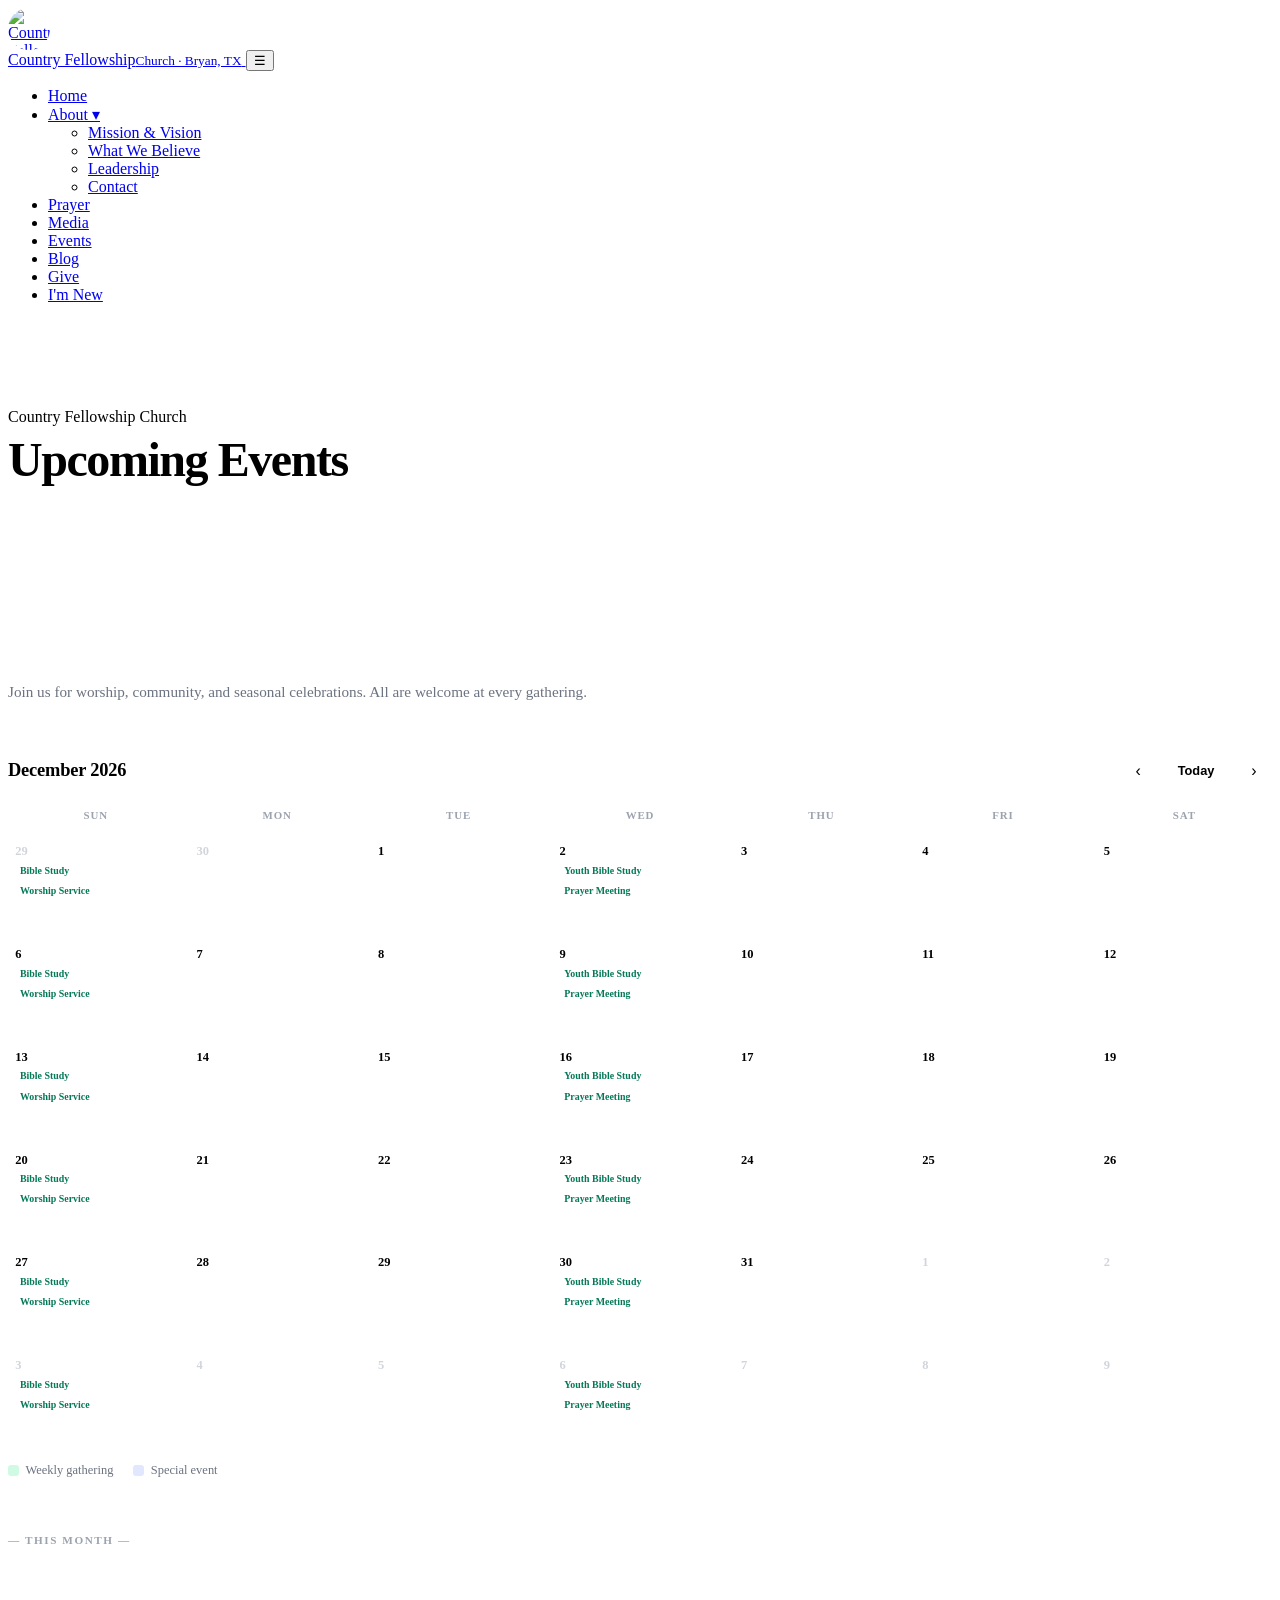
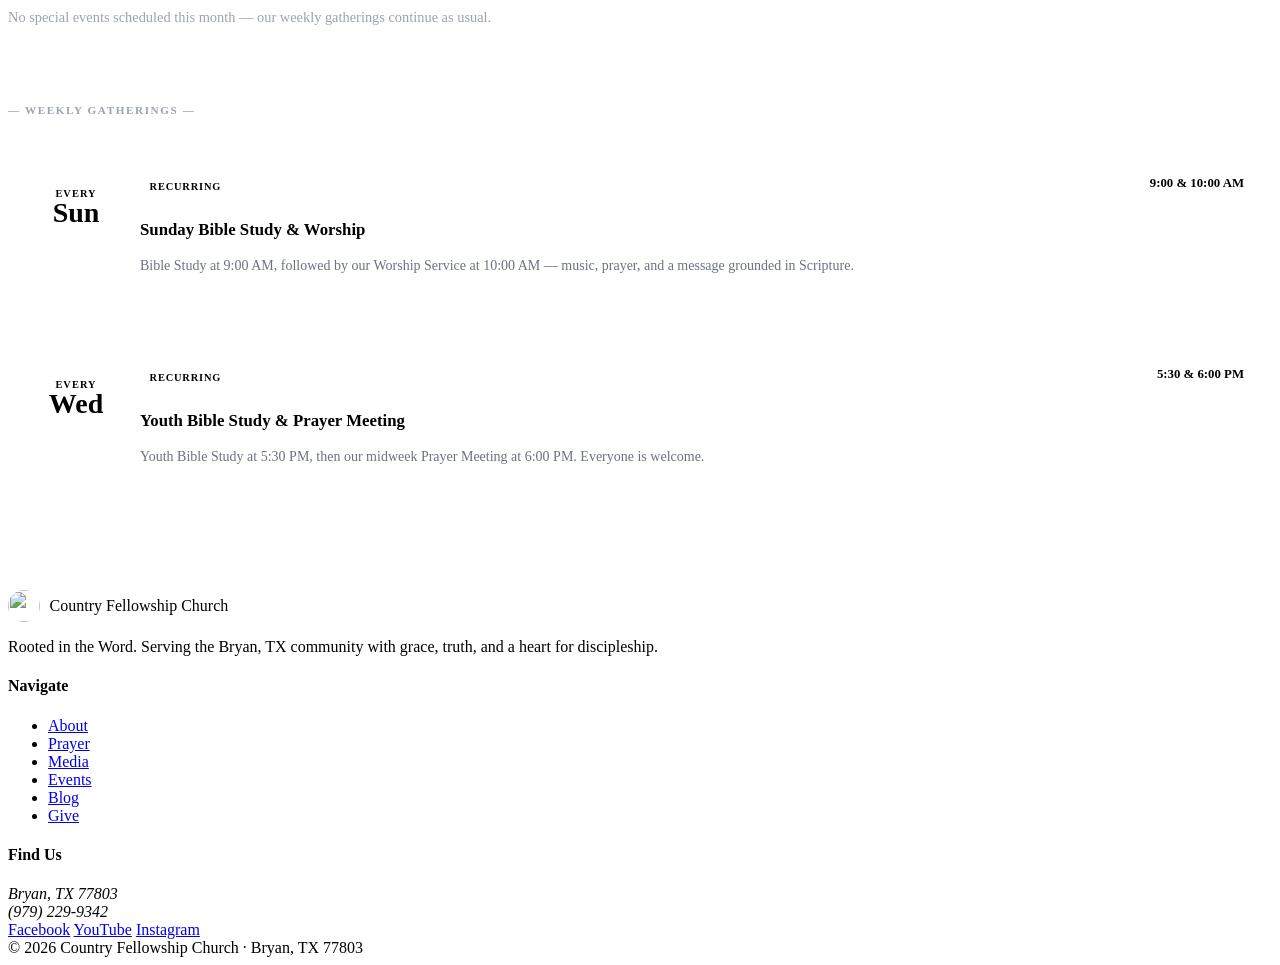
==== events.html @ b23d6daf "Move special events into events.json so they can be edited alone Adding an event meant finding an ar" ====
﻿<!DOCTYPE html>
<html lang="en">
<head>
  <meta charset="UTF-8">
  <meta name="viewport" content="width=device-width, initial-scale=1.0">
  <title>Events — Country Fellowship Church</title>
  <link rel="preconnect" href="https://fonts.googleapis.com">
  <link rel="preconnect" href="https://fonts.gstatic.com" crossorigin>
  <link href="https://fonts.googleapis.com/css2?family=Inter:wght@300;400;500;600;700&display=swap" rel="stylesheet">
  <link rel="stylesheet" href="style.css">
  <link rel="icon" href="favicon.ico" sizes="16x16 32x32">
  <style>
    .page-hero { padding: 5.5rem 0 3.5rem; background: var(--bg-light); border-bottom: 1px solid var(--border); }
    .page-hero h1 { font-size: clamp(2rem,4vw,3rem); font-weight: 700; letter-spacing: -.03em; color: var(--black); margin-top: .35rem; }
    .events-section { padding: 5rem 0; }
    .events-intro { max-width: 600px; color: #6b7280; line-height: 1.8; margin-bottom: 3rem; font-size: .95rem; }
    .event-list { display: flex; flex-direction: column; gap: 1.25rem; }
    .event-item {
      display: grid; grid-template-columns: 80px 1fr auto;
      gap: 1.5rem; align-items: start;
      background: #fff; border: 1px solid var(--border); border-radius: 12px; padding: 1.75rem;
      transition: border-color .2s, box-shadow .2s, transform .2s;
    }
    .event-item:hover { border-color: var(--accent); box-shadow: 0 6px 24px rgba(5,150,105,.1); transform: translateY(-2px); }
    .event-date-box { text-align: center; background: var(--accent-tint); border-radius: 8px; padding: .75rem .5rem; }
    .event-month { font-size: .65rem; font-weight: 700; text-transform: uppercase; letter-spacing: .1em; color: var(--accent); display: block; }
    .event-day { font-size: 1.75rem; font-weight: 700; color: var(--black); line-height: 1; }
    .event-info h3 { font-size: 1.05rem; font-weight: 700; color: var(--black); margin-bottom: .35rem; }
    .event-info p { font-size: .875rem; color: #6b7280; line-height: 1.65; }
    .event-time { font-size: .8rem; font-weight: 600; color: var(--accent); white-space: nowrap; }
    .recurring-badge {
      display: inline-block; font-size: .65rem; font-weight: 700; text-transform: uppercase; letter-spacing: .08em;
      background: var(--accent-tint); color: var(--accent); padding: .2rem .6rem; border-radius: 20px; margin-bottom: .5rem;
    }
    /* Calendar */
    .cal-wrap { margin: 2.5rem 0 3.5rem; }
    .cal-head { display: flex; align-items: center; justify-content: space-between; gap: 1rem; margin-bottom: 1.25rem; }
    .cal-month { font-size: 1.15rem; font-weight: 700; color: var(--black); letter-spacing: -.01em; }
    .cal-nav { display: flex; gap: .5rem; }
    .cal-nav button { width: 36px; height: 36px; border: 1px solid var(--border); background: #fff; border-radius: 8px; cursor: pointer; font-size: 1rem; color: var(--black); line-height: 1; transition: border-color .2s, background .2s; }
    .cal-nav button:hover { border-color: var(--accent); background: var(--accent-tint); }
    .cal-today-btn { width: auto !important; padding: 0 .85rem; font-size: .8rem !important; font-weight: 600; }
    .cal-grid { display: grid; grid-template-columns: repeat(7, 1fr); gap: 6px; }
    .cal-dow { text-align: center; font-size: .68rem; font-weight: 700; text-transform: uppercase; letter-spacing: .08em; color: #9ca3af; padding-bottom: .5rem; }
    .cal-day { position: relative; min-height: 84px; border: 1px solid var(--border); border-radius: 8px; background: #fff; padding: .4rem .45rem; text-align: left; font: inherit; cursor: default; overflow: hidden; }
    .cal-day.is-outside { background: var(--bg-light); border-color: transparent; }
    .cal-day.is-outside .cal-daynum { color: #d1d5db; }
    .cal-day.is-today { border-color: var(--accent); box-shadow: 0 0 0 1px var(--accent); }
    .cal-daynum { font-size: .78rem; font-weight: 600; color: var(--black); }
    .cal-day.is-today .cal-daynum { color: var(--accent); }
    .cal-ev { display: block; font-size: .62rem; line-height: 1.3; margin-top: .22rem; padding: .12rem .3rem; border-radius: 4px; background: var(--accent-tint); color: var(--accent-dark, #047857); font-weight: 600; white-space: nowrap; overflow: hidden; text-overflow: ellipsis; }
    .cal-ev.is-special { background: #eef2ff; color: #4338ca; }
    .cal-more { font-size: .6rem; color: #9ca3af; margin-top: .18rem; display: block; }
    .cal-legend { display: flex; flex-wrap: wrap; gap: 1.25rem; margin-top: 1.1rem; font-size: .78rem; color: #6b7280; }
    .cal-legend span { display: inline-flex; align-items: center; gap: .4rem; }
    .cal-swatch { width: 11px; height: 11px; border-radius: 3px; display: inline-block; }
    .cal-empty { color: #9ca3af; font-size: .9rem; padding: 1rem 0; }
    @media (max-width: 700px) {
      .cal-day { min-height: 62px; padding: .3rem; }
      .cal-ev { font-size: 0; padding: 0; height: 5px; width: 5px; border-radius: 50%; margin-top: .3rem; display: inline-block; margin-right: 3px; }
      .cal-more { display: none; }
    }
    .section-divider { margin: 3rem 0 2rem; font-size: .7rem; font-weight: 700; text-transform: uppercase; letter-spacing: .14em; color: #9ca3af; }
    @media (max-width:640px) { .event-item { grid-template-columns: 60px 1fr; } .event-time { display: none; } }
  </style>
</head>
<body>

  <header class="nav-wrap">
    <nav class="nav">
      <a href="index.html" class="nav-logo">
        <img src="https://graph.facebook.com/CountryFellowship/picture?type=large" alt="Country Fellowship Church Logo" style="width:42px;height:42px;object-fit:cover;display:block;flex-shrink:0;border-radius:50%;">
        <span class="logo-text">Country Fellowship<small>Church · Bryan, TX</small></span>
      </a>
      <button class="nav-toggle" aria-label="Open menu" aria-expanded="false">☰</button>
      <ul class="nav-links" id="nav-links">
        <li><a href="index.html">Home</a></li>
        <li class="has-drop">
          <a href="about.html">About ▾</a>
          <ul class="drop-menu">
            <li><a href="about.html#mission">Mission &amp; Vision</a></li>
            <li><a href="about.html#beliefs">What We Believe</a></li>
            <li><a href="about.html#leadership">Leadership</a></li>
            <li><a href="about.html#contact">Contact</a></li>
          </ul>
        </li>
        <li><a href="prayer.html">Prayer</a></li>
        <li><a href="media.html">Media</a></li>
        <li><a href="events.html" class="active">Events</a></li>
        <li><a href="blog.html">Blog</a></li>
        <li><a href="give.html">Give</a></li>
        <li class="nav-cta"><a href="new.html">I'm New</a></li>
      </ul>
    </nav>
  </header>

  <section class="page-hero">
    <div class="container">
      <span class="sec-label">Country Fellowship Church</span>
      <h1>Upcoming Events</h1>
    </div>
  </section>

  <section class="events-section">
    <div class="container">
      <p class="events-intro">Join us for worship, community, and seasonal celebrations. All are welcome at every gathering.</p>

      <div class="cal-wrap">
        <div class="cal-head">
          <div class="cal-month" id="cal-month">&nbsp;</div>
          <div class="cal-nav">
            <button type="button" id="cal-prev" aria-label="Previous month">&#8249;</button>
            <button type="button" class="cal-today-btn" id="cal-today">Today</button>
            <button type="button" id="cal-next" aria-label="Next month">&#8250;</button>
          </div>
        </div>
        <div class="cal-grid" id="cal-grid"></div>
        <div class="cal-legend">
          <span><i class="cal-swatch" style="background:#d1fae5"></i> Weekly gathering</span>
          <span><i class="cal-swatch" style="background:#e0e7ff"></i> Special event</span>
        </div>
      </div>

      <p class="section-divider">— This Month —</p>
      <div class="event-list" id="cal-list"></div>

      <p class="section-divider">— Weekly Gatherings —</p>

      <div class="event-list">
        <div class="event-item">
          <div class="event-date-box">
            <span class="event-month">Every</span>
            <span class="event-day">Sun</span>
          </div>
          <div class="event-info">
            <span class="recurring-badge">Recurring</span>
            <h3>Sunday Bible Study &amp; Worship</h3>
            <p>Bible Study at 9:00 AM, followed by our Worship Service at 10:00 AM — music, prayer, and a message grounded in Scripture.</p>
          </div>
          <span class="event-time">9:00 &amp; 10:00 AM</span>
        </div>

        <div class="event-item">
          <div class="event-date-box">
            <span class="event-month">Every</span>
            <span class="event-day">Wed</span>
          </div>
          <div class="event-info">
            <span class="recurring-badge">Recurring</span>
            <h3>Youth Bible Study &amp; Prayer Meeting</h3>
            <p>Youth Bible Study at 5:30 PM, then our midweek Prayer Meeting at 6:00 PM. Everyone is welcome.</p>
          </div>
          <span class="event-time">5:30 &amp; 6:00 PM</span>
        </div>
      </div>

    </div>
  </section>

  <footer class="site-footer">
    <div class="container">
      <div class="footer-grid">
        <div class="footer-brand">
          <div class="footer-logo" style="display:flex;align-items:center;gap:.6rem;"><img src="https://graph.facebook.com/CountryFellowship/picture?type=large" alt="" style="width:32px;height:32px;object-fit:cover;border-radius:50%;"> Country Fellowship Church</div>
          <p>Rooted in the Word. Serving the Bryan, TX community with grace, truth, and a heart for discipleship.</p>
        </div>
        <div class="footer-col">
          <h4>Navigate</h4>
          <ul>
            <li><a href="about.html">About</a></li>
            <li><a href="prayer.html">Prayer</a></li>
            <li><a href="media.html">Media</a></li>
            <li><a href="events.html">Events</a></li>
            <li><a href="blog.html">Blog</a></li>
            <li><a href="give.html">Give</a></li>
          </ul>
        </div>
        <div class="footer-col">
          <h4>Find Us</h4>
          <address>Bryan, TX 77803<br>(979) 229-9342</address>
          <div class="social-row">
            <a href="https://www.facebook.com/CountryFellowship/" class="social-chip" target="_blank" rel="noopener">Facebook</a>
            <a href="https://www.youtube.com/@countryfellowship" class="social-chip" target="_blank" rel="noopener">YouTube</a>
            <a href="https://www.instagram.com/countryfellowship/" class="social-chip" target="_blank" rel="noopener">Instagram</a>
          </div>
        </div>
      </div>
    </div>
    <div class="footer-bottom">
      <span>© 2026 Country Fellowship Church · Bryan, TX 77803</span>
      
    </div>
  </footer>

  <script>
    /* ---- Calendar ----------------------------------------------------
       Weekly gatherings are generated from WEEKLY; one-off events live in
       SPECIAL_EVENTS. To add an event, append an entry there:
         { date: "2026-12-24", time: "5:00 PM", title: "Christmas Eve Service" }
       date is YYYY-MM-DD. Keep the list in any order.
    ------------------------------------------------------------------- */
    const WEEKLY = [
      { dow: 0, time: "9:00 AM",  title: "Bible Study" },
      { dow: 0, time: "10:00 AM", title: "Worship Service" },
      { dow: 3, time: "5:30 PM",  title: "Youth Bible Study" },
      { dow: 3, time: "6:00 PM",  title: "Prayer Meeting" }
    ];

    /* Special events are edited in events.json — no need to touch this file. */
    let SPECIAL_EVENTS = [];

    const MONTHS = ["January","February","March","April","May","June",
                    "July","August","September","October","November","December"];
    const DOW = ["Sun","Mon","Tue","Wed","Thu","Fri","Sat"];

    const grid  = document.getElementById("cal-grid");
    const label = document.getElementById("cal-month");
    const list  = document.getElementById("cal-list");

    const today = new Date();
    const todayKey = ymd(today);
    let view = new Date(today.getFullYear(), today.getMonth(), 1);

    function ymd(d) {
      return d.getFullYear() + "-" + String(d.getMonth() + 1).padStart(2, "0")
                            + "-" + String(d.getDate()).padStart(2, "0");
    }

    // Every event on one day, weekly gatherings first, then specials.
    function eventsOn(date) {
      const key = ymd(date);
      const weekly = WEEKLY.filter(function (w) { return w.dow === date.getDay(); })
                           .map(function (w) { return { time: w.time, title: w.title, special: false }; });
      const special = SPECIAL_EVENTS.filter(function (e) { return e.date === key; })
                                    .map(function (e) { return { time: e.time, title: e.title, note: e.note, special: true }; });
      return weekly.concat(special);
    }

    function render() {
      label.textContent = MONTHS[view.getMonth()] + " " + view.getFullYear();
      grid.innerHTML = "";

      DOW.forEach(function (d) {
        const h = document.createElement("div");
        h.className = "cal-dow";
        h.textContent = d;
        grid.appendChild(h);
      });

      // start on the Sunday of the week containing the 1st
      const cursor = new Date(view);
      cursor.setDate(1 - cursor.getDay());

      for (let i = 0; i < 42; i++) {
        const day = new Date(cursor.getFullYear(), cursor.getMonth(), cursor.getDate() + i);
        const cell = document.createElement("div");
        cell.className = "cal-day";
        if (day.getMonth() !== view.getMonth()) cell.classList.add("is-outside");
        if (ymd(day) === todayKey) cell.classList.add("is-today");

        const num = document.createElement("span");
        num.className = "cal-daynum";
        num.textContent = day.getDate();
        cell.appendChild(num);

        const evs = eventsOn(day);
        evs.slice(0, 2).forEach(function (e) {
          const tag = document.createElement("span");
          tag.className = "cal-ev" + (e.special ? " is-special" : "");
          tag.textContent = e.title;
          tag.title = e.time + " · " + e.title;
          cell.appendChild(tag);
        });
        if (evs.length > 2) {
          const more = document.createElement("span");
          more.className = "cal-more";
          more.textContent = "+" + (evs.length - 2) + " more";
          cell.appendChild(more);
        }
        grid.appendChild(cell);
      }

      renderList();
    }

    // Special events falling in the month on screen.
    function renderList() {
      const y = view.getFullYear(), m = view.getMonth();
      const items = SPECIAL_EVENTS
        .filter(function (e) {
          const d = new Date(e.date + "T00:00:00");
          return d.getFullYear() === y && d.getMonth() === m;
        })
        .sort(function (a, b) { return a.date < b.date ? -1 : 1; });

      if (!items.length) {
        list.innerHTML = '<p class="cal-empty">No special events scheduled this month — '
          + 'our weekly gatherings continue as usual.</p>';
        return;
      }

      list.innerHTML = items.map(function (e) {
        const d = new Date(e.date + "T00:00:00");
        return '<div class="event-item">'
             +   '<div class="event-date-box">'
             +     '<span class="event-month">' + MONTHS[d.getMonth()].slice(0, 3) + '</span>'
             +     '<span class="event-day">' + String(d.getDate()).padStart(2, "0") + '</span>'
             +   '</div>'
             +   '<div class="event-info"><h3>' + e.title + '</h3>'
             +     (e.note ? '<p>' + e.note + '</p>' : '')
             +   '</div>'
             +   '<span class="event-time">' + (e.time || "") + '</span>'
             + '</div>';
      }).join("");
    }

    document.getElementById("cal-prev").addEventListener("click", function () {
      view = new Date(view.getFullYear(), view.getMonth() - 1, 1); render();
    });
    document.getElementById("cal-next").addEventListener("click", function () {
      view = new Date(view.getFullYear(), view.getMonth() + 1, 1); render();
    });
    document.getElementById("cal-today").addEventListener("click", function () {
      view = new Date(today.getFullYear(), today.getMonth(), 1); render();
    });

    render();

    fetch("events.json", { cache: "no-cache" })
      .then(function (r) { return r.ok ? r.json() : null; })
      .then(function (data) {
        if (!data || !Array.isArray(data.events)) return;
        SPECIAL_EVENTS = data.events.filter(function (e) {
          return e && /^\d{4}-\d{2}-\d{2}$/.test(e.date) && e.title;
        });
        render();
      })
      .catch(function () { /* keep the weekly gatherings on screen */ });
  </script>

  <script>
    const toggle = document.querySelector('.nav-toggle');
    const navLinks = document.getElementById('nav-links');
    toggle.addEventListener('click', function () {
      const open = navLinks.classList.toggle('open');
      toggle.setAttribute('aria-expanded', open);
    });
    document.addEventListener('click', function (e) {
      if (!e.target.closest('.nav')) navLinks.classList.remove('open');
    });
  </script>
</body>
</html>
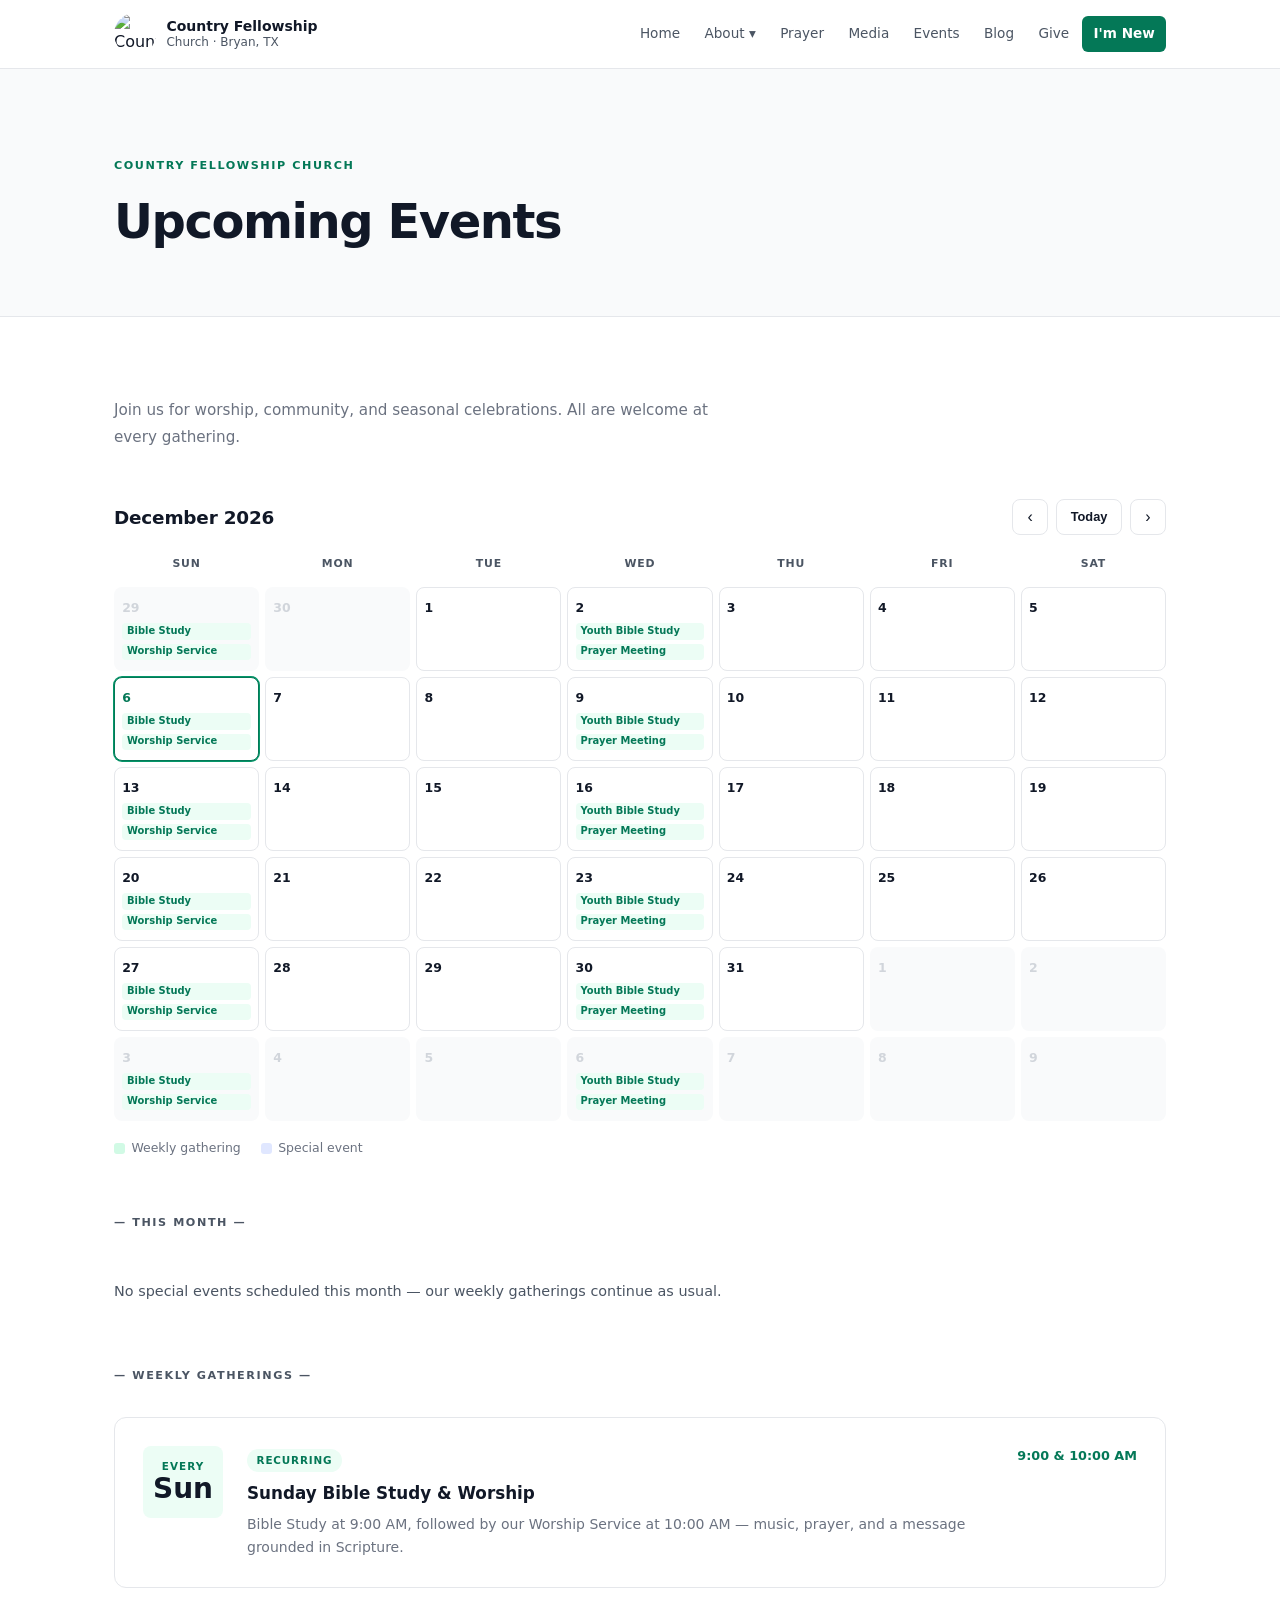
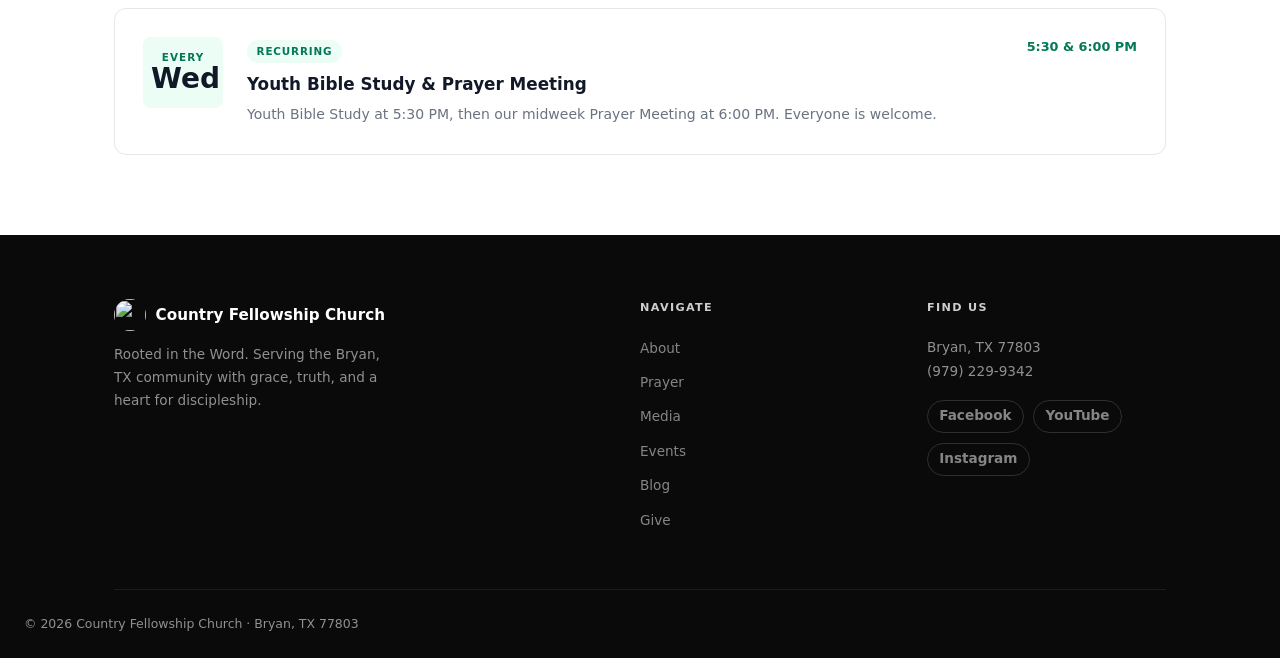
==== commit 843af6a4: "Fix the accessibility findings from the design audit Contrast. The brand green #059669 gives 3.77:1 " ====
--- a/events.html
+++ b/events.html
@@ -21,16 +21,16 @@
       background: #fff; border: 1px solid var(--border); border-radius: 12px; padding: 1.75rem;
       transition: border-color .2s, box-shadow .2s, transform .2s;
     }
-    .event-item:hover { border-color: var(--accent); box-shadow: 0 6px 24px rgba(5,150,105,.1); transform: translateY(-2px); }
+    .event-item:hover { border-color: var(--accent-dark); box-shadow: 0 6px 24px rgba(5,150,105,.1); transform: translateY(-2px); }
     .event-date-box { text-align: center; background: var(--accent-tint); border-radius: 8px; padding: .75rem .5rem; }
-    .event-month { font-size: .65rem; font-weight: 700; text-transform: uppercase; letter-spacing: .1em; color: var(--accent); display: block; }
+    .event-month { font-size: .65rem; font-weight: 700; text-transform: uppercase; letter-spacing: .1em; color: var(--accent-dark); display: block; }
     .event-day { font-size: 1.75rem; font-weight: 700; color: var(--black); line-height: 1; }
     .event-info h3 { font-size: 1.05rem; font-weight: 700; color: var(--black); margin-bottom: .35rem; }
     .event-info p { font-size: .875rem; color: #6b7280; line-height: 1.65; }
-    .event-time { font-size: .8rem; font-weight: 600; color: var(--accent); white-space: nowrap; }
+    .event-time { font-size: .8rem; font-weight: 600; color: var(--accent-dark); white-space: nowrap; }
     .recurring-badge {
       display: inline-block; font-size: .65rem; font-weight: 700; text-transform: uppercase; letter-spacing: .08em;
-      background: var(--accent-tint); color: var(--accent); padding: .2rem .6rem; border-radius: 20px; margin-bottom: .5rem;
+      background: var(--accent-tint); color: var(--accent-dark); padding: .2rem .6rem; border-radius: 20px; margin-bottom: .5rem;
     }
     /* Calendar */
     .cal-wrap { margin: 2.5rem 0 3.5rem; }
@@ -38,29 +38,29 @@
     .cal-month { font-size: 1.15rem; font-weight: 700; color: var(--black); letter-spacing: -.01em; }
     .cal-nav { display: flex; gap: .5rem; }
     .cal-nav button { width: 36px; height: 36px; border: 1px solid var(--border); background: #fff; border-radius: 8px; cursor: pointer; font-size: 1rem; color: var(--black); line-height: 1; transition: border-color .2s, background .2s; }
-    .cal-nav button:hover { border-color: var(--accent); background: var(--accent-tint); }
+    .cal-nav button:hover { border-color: var(--accent-dark); background: var(--accent-tint); }
     .cal-today-btn { width: auto !important; padding: 0 .85rem; font-size: .8rem !important; font-weight: 600; }
     .cal-grid { display: grid; grid-template-columns: repeat(7, 1fr); gap: 6px; }
-    .cal-dow { text-align: center; font-size: .68rem; font-weight: 700; text-transform: uppercase; letter-spacing: .08em; color: #9ca3af; padding-bottom: .5rem; }
+    .cal-dow { text-align: center; font-size: .68rem; font-weight: 700; text-transform: uppercase; letter-spacing: .08em; color: var(--gray-mid); padding-bottom: .5rem; }
     .cal-day { position: relative; min-height: 84px; border: 1px solid var(--border); border-radius: 8px; background: #fff; padding: .4rem .45rem; text-align: left; font: inherit; cursor: default; overflow: hidden; }
     .cal-day.is-outside { background: var(--bg-light); border-color: transparent; }
     .cal-day.is-outside .cal-daynum { color: #d1d5db; }
-    .cal-day.is-today { border-color: var(--accent); box-shadow: 0 0 0 1px var(--accent); }
+    .cal-day.is-today { border-color: var(--accent-dark); box-shadow: 0 0 0 1px var(--accent); }
     .cal-daynum { font-size: .78rem; font-weight: 600; color: var(--black); }
-    .cal-day.is-today .cal-daynum { color: var(--accent); }
+    .cal-day.is-today .cal-daynum { color: var(--accent-dark); }
     .cal-ev { display: block; font-size: .62rem; line-height: 1.3; margin-top: .22rem; padding: .12rem .3rem; border-radius: 4px; background: var(--accent-tint); color: var(--accent-dark, #047857); font-weight: 600; white-space: nowrap; overflow: hidden; text-overflow: ellipsis; }
     .cal-ev.is-special { background: #eef2ff; color: #4338ca; }
-    .cal-more { font-size: .6rem; color: #9ca3af; margin-top: .18rem; display: block; }
+    .cal-more { font-size: .6rem; color: var(--gray-mid); margin-top: .18rem; display: block; }
     .cal-legend { display: flex; flex-wrap: wrap; gap: 1.25rem; margin-top: 1.1rem; font-size: .78rem; color: #6b7280; }
     .cal-legend span { display: inline-flex; align-items: center; gap: .4rem; }
     .cal-swatch { width: 11px; height: 11px; border-radius: 3px; display: inline-block; }
-    .cal-empty { color: #9ca3af; font-size: .9rem; padding: 1rem 0; }
+    .cal-empty { color: var(--gray-mid); font-size: .9rem; padding: 1rem 0; }
     @media (max-width: 700px) {
       .cal-day { min-height: 62px; padding: .3rem; }
       .cal-ev { font-size: 0; padding: 0; height: 5px; width: 5px; border-radius: 50%; margin-top: .3rem; display: inline-block; margin-right: 3px; }
       .cal-more { display: none; }
     }
-    .section-divider { margin: 3rem 0 2rem; font-size: .7rem; font-weight: 700; text-transform: uppercase; letter-spacing: .14em; color: #9ca3af; }
+    .section-divider { margin: 3rem 0 2rem; font-size: .7rem; font-weight: 700; text-transform: uppercase; letter-spacing: .14em; color: var(--gray-mid); }
     @media (max-width:640px) { .event-item { grid-template-columns: 60px 1fr; } .event-time { display: none; } }
   </style>
 </head>
@@ -72,11 +72,11 @@
         <img src="https://graph.facebook.com/CountryFellowship/picture?type=large" alt="Country Fellowship Church Logo" style="width:42px;height:42px;object-fit:cover;display:block;flex-shrink:0;border-radius:50%;">
         <span class="logo-text">Country Fellowship<small>Church · Bryan, TX</small></span>
       </a>
-      <button class="nav-toggle" aria-label="Open menu" aria-expanded="false">☰</button>
+      <button class="nav-toggle" aria-label="Open menu" aria-expanded="false"><span aria-hidden="true">☰</span></button>
       <ul class="nav-links" id="nav-links">
         <li><a href="index.html">Home</a></li>
         <li class="has-drop">
-          <a href="about.html">About ▾</a>
+          <a href="about.html">About <span aria-hidden="true">▾</span></a>
           <ul class="drop-menu">
             <li><a href="about.html#mission">Mission &amp; Vision</a></li>
             <li><a href="about.html#beliefs">What We Believe</a></li>
--- a/style.css
+++ b/style.css
@@ -0,0 +1,801 @@
+/* ============================================
+   Demo A — Modern / Minimal
+   Country Fellowship Church
+   ============================================ */
+
+*, *::before, *::after { margin: 0; padding: 0; box-sizing: border-box; }
+
+:root {
+  --black:        #111827;
+  --gray-mid:     #4b5563;
+  --gray-light:   #9ca3af;
+  --border:       #e5e7eb;
+  --bg-light:     #f9fafb;
+  --accent:       #059669;
+  --accent-dark:  #047857;
+  --accent-solid: #047857;
+  --accent-hover: #065f46;
+  --accent-tint:  #ecfdf5;
+  --white:        #ffffff;
+}
+
+html { scroll-behavior: smooth; }
+
+body {
+  font-family: 'Inter', system-ui, -apple-system, sans-serif;
+  color: var(--black);
+  background: var(--white);
+  line-height: 1.6;
+}
+
+.container {
+  max-width: 1100px;
+  margin: 0 auto;
+  padding: 0 1.5rem;
+}
+
+/* ---- NAVIGATION ---- */
+
+.nav-wrap {
+  position: sticky;
+  top: 0;
+  z-index: 200;
+  background: rgba(255, 255, 255, 0.96);
+  backdrop-filter: blur(12px);
+  -webkit-backdrop-filter: blur(12px);
+  border-bottom: 1px solid var(--border);
+}
+
+.nav {
+  max-width: 1100px;
+  margin: 0 auto;
+  padding: 0 1.5rem;
+  height: 68px;
+  display: flex;
+  align-items: center;
+  justify-content: space-between;
+  gap: 1rem;
+}
+
+.nav-logo {
+  display: flex;
+  align-items: center;
+  gap: 0.65rem;
+  text-decoration: none;
+  color: var(--black);
+  flex-shrink: 0;
+}
+
+.logo-icon {
+  font-size: 1.3rem;
+  color: var(--accent-dark);
+  line-height: 1;
+}
+
+.logo-text {
+  font-size: 0.875rem;
+  font-weight: 700;
+  line-height: 1.25;
+}
+
+.logo-text small {
+  display: block;
+  font-weight: 400;
+  font-size: 0.75rem;
+  color: var(--gray-mid);
+}
+
+.nav-links {
+  display: flex;
+  align-items: center;
+  gap: 0.125rem;
+  list-style: none;
+}
+
+.nav-links > li > a {
+  display: block;
+  text-decoration: none;
+  color: var(--gray-mid);
+  font-size: 0.85rem;
+  font-weight: 500;
+  padding: 0.45rem 0.7rem;
+  border-radius: 6px;
+  transition: color 0.15s, background 0.15s;
+  white-space: nowrap;
+}
+
+.nav-links > li > a:hover {
+  color: var(--black);
+  background: var(--bg-light);
+}
+
+.nav-links .nav-cta > a {
+  background: var(--accent-solid);
+  color: #fff;
+  font-weight: 600;
+}
+
+.nav-links .nav-cta > a:hover {
+  background: var(--accent-hover);
+  color: #fff;
+}
+
+/* Dropdown */
+.has-drop { position: relative; }
+
+.drop-menu {
+  display: none;
+  position: absolute;
+  top: calc(100% + 8px);
+  left: 0;
+  background: var(--white);
+  border: 1px solid var(--border);
+  border-radius: 10px;
+  min-width: 190px;
+  list-style: none;
+  padding: 0.5rem;
+  box-shadow: 0 8px 24px rgba(0, 0, 0, 0.08);
+  z-index: 300;
+}
+
+.drop-menu li a {
+  display: block;
+  text-decoration: none;
+  color: var(--gray-mid);
+  font-size: 0.85rem;
+  padding: 0.5rem 0.75rem;
+  border-radius: 6px;
+  transition: background 0.15s, color 0.15s;
+}
+
+.drop-menu li a:hover {
+  background: var(--bg-light);
+  color: var(--black);
+}
+
+.has-drop:hover .drop-menu { display: block; }
+
+.nav-toggle {
+  display: none;
+  background: none;
+  border: 1px solid var(--border);
+  border-radius: 6px;
+  padding: 0.4rem 0.6rem;
+  font-size: 1.1rem;
+  cursor: pointer;
+  color: var(--black);
+  line-height: 1;
+}
+
+/* ---- HERO ---- */
+
+.hero {
+  position: relative;
+  height: 92vh;
+  min-height: 580px;
+  max-height: 860px;
+  display: flex;
+  align-items: center;
+  justify-content: center;
+  text-align: center;
+  background:
+    url('https://storage1.snappages.site/RMXX2P/assets/images/18706717_5184x3456_1000.jpg')
+    center / cover no-repeat;
+  overflow: hidden;
+}
+
+.hero-overlay {
+  position: absolute;
+  inset: 0;
+  background: linear-gradient(
+    to bottom,
+    rgba(0, 0, 0, 0.06) 0%,
+    rgba(0, 0, 0, 0.30) 40%,
+    rgba(0, 0, 0, 0.62) 75%,
+    rgba(0, 0, 0, 0.70) 100%
+  );
+}
+
+.hero-content {
+  position: relative;
+  z-index: 2;
+  color: #fff;
+  max-width: 700px;
+  padding: 0 1.5rem;
+}
+
+.hero-eyebrow {
+  display: inline-block;
+  font-size: 0.7rem;
+  font-weight: 700;
+  letter-spacing: 0.18em;
+  text-transform: uppercase;
+  color: rgba(255, 255, 255, 0.65);
+  margin-bottom: 1.25rem;
+  border: 1px solid rgba(255, 255, 255, 0.25);
+  padding: 0.3rem 0.85rem;
+  border-radius: 20px;
+}
+
+.hero-content h1 {
+  font-size: clamp(2.75rem, 6.5vw, 5rem);
+  font-weight: 700;
+  letter-spacing: -0.04em;
+  line-height: 1.05;
+  margin-bottom: 1.25rem;
+  text-shadow: 0 2px 20px rgba(0, 0, 0, 0.5), 0 4px 50px rgba(0, 0, 0, 0.25);
+}
+
+.hero-sub {
+  font-size: clamp(1rem, 1.8vw, 1.15rem);
+  color: rgba(255, 255, 255, 0.82);
+  line-height: 1.75;
+  font-weight: 300;
+  max-width: 560px;
+  margin: 0 auto 2rem;
+}
+
+.hero-actions {
+  display: flex;
+  gap: 0.875rem;
+  justify-content: center;
+  flex-wrap: wrap;
+}
+
+/* ---- BUTTONS ---- */
+
+.btn {
+  display: inline-block;
+  text-decoration: none;
+  padding: 0.75rem 1.75rem;
+  border-radius: 7px;
+  font-size: 0.9rem;
+  font-weight: 600;
+  letter-spacing: -0.01em;
+  transition: all 0.18s ease;
+  cursor: pointer;
+  border: 2px solid transparent;
+  line-height: 1;
+}
+
+.btn-primary {
+  background: var(--accent-solid);
+  color: #fff;
+  border-color: var(--accent-dark);
+}
+
+.btn-primary:hover {
+  background: var(--accent-hover);
+  border-color: var(--accent-hover);
+  transform: translateY(-1px);
+}
+
+.btn-ghost {
+  background: transparent;
+  color: #fff;
+  border-color: rgba(255, 255, 255, 0.55);
+}
+
+.btn-ghost:hover {
+  background: rgba(255, 255, 255, 0.1);
+  border-color: rgba(255, 255, 255, 0.9);
+}
+
+.btn-outline {
+  background: transparent;
+  color: var(--accent-dark);
+  border-color: var(--accent-dark);
+}
+
+.btn-outline:hover {
+  background: var(--accent-solid);
+  color: #fff;
+  transform: translateY(-1px);
+}
+
+.btn-dark {
+  background: var(--black);
+  color: #fff;
+  border-color: var(--black);
+}
+
+.btn-dark:hover {
+  background: #1f2937;
+  transform: translateY(-1px);
+}
+
+.text-link {
+  text-decoration: none;
+  color: var(--accent-dark);
+  font-size: 0.875rem;
+  font-weight: 600;
+}
+
+.text-link:hover { text-decoration: underline; }
+
+/* ---- SECTION LABELS ---- */
+
+.sec-label {
+  display: block;
+  font-size: 0.7rem;
+  font-weight: 700;
+  letter-spacing: 0.14em;
+  text-transform: uppercase;
+  color: var(--accent-dark);
+  margin-bottom: 0.5rem;
+}
+
+.sec-title {
+  font-size: clamp(1.6rem, 3vw, 2.3rem);
+  font-weight: 700;
+  letter-spacing: -0.025em;
+  line-height: 1.15;
+  color: var(--black);
+  margin-bottom: 2.5rem;
+}
+
+/* ---- SERVICE TIMES ---- */
+
+.services {
+  padding: 5.5rem 0;
+  background: var(--white);
+  border-bottom: 1px solid var(--border);
+}
+
+.services-header {
+  display: flex;
+  align-items: flex-end;
+  justify-content: space-between;
+  margin-bottom: 2.5rem;
+  flex-wrap: wrap;
+  gap: 1rem;
+}
+
+.services-header .sec-title { margin-bottom: 0; }
+
+.services-grid {
+  display: grid;
+  grid-template-columns: repeat(4, 1fr);
+  gap: 1.25rem;
+}
+
+.svc-card {
+  border: 1px solid var(--border);
+  border-radius: 12px;
+  padding: 2rem 1.5rem;
+  display: flex;
+  flex-direction: column;
+  gap: 0.4rem;
+  transition: border-color 0.2s, box-shadow 0.2s;
+}
+
+.svc-card:hover {
+  border-color: var(--accent-dark);
+  box-shadow: 0 0 0 3px var(--accent-tint);
+}
+
+.svc-day {
+  font-size: 0.7rem;
+  font-weight: 700;
+  text-transform: uppercase;
+  letter-spacing: 0.1em;
+  color: var(--accent-dark);
+}
+
+.svc-time {
+  font-size: 2.1rem;
+  font-weight: 700;
+  letter-spacing: -0.04em;
+  color: var(--black);
+  line-height: 1;
+}
+
+.svc-name {
+  font-size: 0.875rem;
+  color: var(--gray-mid);
+  margin-top: 0.15rem;
+}
+
+/* ---- ABOUT ---- */
+
+.about {
+  padding: 5.5rem 0;
+  background: var(--bg-light);
+}
+
+.about-grid {
+  display: grid;
+  grid-template-columns: 1fr 1fr;
+  gap: 5rem;
+  align-items: center;
+}
+
+.about-text .sec-title { margin-bottom: 1.25rem; }
+
+.about-text p {
+  color: var(--gray-mid);
+  line-height: 1.8;
+  margin-bottom: 1rem;
+  font-size: 0.975rem;
+}
+
+.mission-pull {
+  font-size: 1.05rem;
+  font-weight: 700;
+  color: var(--black);
+  font-style: italic;
+  margin: 1.5rem 0 2rem;
+  padding-left: 1rem;
+  border-left: 3px solid var(--accent);
+}
+
+.about-quote {
+  background: var(--white);
+  border: 1px solid var(--border);
+  border-radius: 16px;
+  padding: 2.5rem;
+}
+
+.about-quote blockquote {
+  font-size: 1.05rem;
+  line-height: 1.85;
+  color: var(--black);
+  font-style: italic;
+  margin-bottom: 1.5rem;
+}
+
+.about-quote cite {
+  display: flex;
+  align-items: center;
+  gap: 0.5rem;
+  font-style: normal;
+  font-size: 0.8rem;
+  font-weight: 700;
+  color: var(--accent-dark);
+  letter-spacing: 0.05em;
+  text-transform: uppercase;
+}
+
+.about-quote cite::before {
+  content: '';
+  display: inline-block;
+  width: 24px;
+  height: 2px;
+  background: var(--accent);
+}
+
+/* ---- SERMONS ---- */
+
+.sermons {
+  padding: 5.5rem 0;
+  background: var(--white);
+}
+
+.sermon-card {
+  display: grid;
+  grid-template-columns: 1.35fr 1fr;
+  border: 1px solid var(--border);
+  border-radius: 16px;
+  overflow: hidden;
+}
+
+.sermon-body {
+  padding: 2.5rem;
+  display: flex;
+  flex-direction: column;
+  justify-content: center;
+}
+
+.sermon-tag {
+  display: inline-block;
+  font-size: 0.7rem;
+  font-weight: 700;
+  text-transform: uppercase;
+  letter-spacing: 0.1em;
+  color: var(--accent-dark);
+  background: var(--accent-tint);
+  padding: 0.2rem 0.6rem;
+  border-radius: 4px;
+  margin-bottom: 0.875rem;
+}
+
+.sermon-body h3 {
+  font-size: 1.5rem;
+  font-weight: 700;
+  letter-spacing: -0.02em;
+  margin-bottom: 0.875rem;
+}
+
+.sermon-body p {
+  color: var(--gray-mid);
+  line-height: 1.75;
+  font-size: 0.95rem;
+  margin-bottom: 1.75rem;
+}
+
+.sermon-actions {
+  display: flex;
+  align-items: center;
+  gap: 1.25rem;
+  flex-wrap: wrap;
+}
+
+/* ---- CONNECT BAND ---- */
+
+.connect {
+  padding: 5.5rem 0;
+  background: var(--black);
+  color: #fff;
+}
+
+.connect-grid {
+  display: grid;
+  grid-template-columns: 1fr 1fr;
+  gap: 5rem;
+  align-items: center;
+}
+
+.connect-left h2 {
+  font-size: clamp(1.6rem, 3vw, 2.3rem);
+  font-weight: 700;
+  letter-spacing: -0.025em;
+  margin-bottom: 1rem;
+}
+
+.connect-left p {
+  color: rgba(255, 255, 255, 0.65);
+  line-height: 1.8;
+  margin-bottom: 2rem;
+  font-size: 0.975rem;
+}
+
+.connect-right {
+  border-left: 1px solid rgba(255, 255, 255, 0.12);
+  padding-left: 3rem;
+  display: flex;
+  flex-direction: column;
+  gap: 1rem;
+}
+
+.connect-row {
+  display: flex;
+  flex-direction: column;
+  gap: 0.2rem;
+}
+
+.connect-row strong {
+  font-size: 0.7rem;
+  font-weight: 700;
+  text-transform: uppercase;
+  letter-spacing: 0.1em;
+  color: var(--accent-dark);
+}
+
+.connect-row span {
+  font-size: 0.9rem;
+  color: rgba(255, 255, 255, 0.75);
+}
+
+/* ---- FOOTER ---- */
+
+.site-footer {
+  background: #0a0a0a;
+  color: rgba(255, 255, 255, 0.55);
+  padding: 4rem 0 0;
+}
+
+.footer-grid {
+  display: grid;
+  grid-template-columns: 2fr 1fr 1fr;
+  gap: 3rem;
+  padding-bottom: 3rem;
+  border-bottom: 1px solid rgba(255, 255, 255, 0.08);
+}
+
+.footer-brand .footer-logo {
+  font-size: 0.95rem;
+  font-weight: 700;
+  color: #fff;
+  display: flex;
+  align-items: center;
+  gap: 0.5rem;
+  margin-bottom: 0.75rem;
+}
+
+.footer-brand p {
+  font-size: 0.85rem;
+  line-height: 1.7;
+  max-width: 280px;
+}
+
+.footer-col h4 {
+  font-size: 0.7rem;
+  font-weight: 700;
+  text-transform: uppercase;
+  letter-spacing: 0.12em;
+  color: rgba(255, 255, 255, 0.8);
+  margin-bottom: 1.1rem;
+}
+
+.footer-col ul { list-style: none; }
+
+.footer-col ul li { margin-bottom: 0.55rem; }
+
+.footer-col a {
+  text-decoration: none;
+  color: rgba(255, 255, 255, 0.5);
+  font-size: 0.85rem;
+  transition: color 0.15s;
+}
+
+.footer-col a:hover { color: var(--accent-dark); }
+
+.footer-col address {
+  font-style: normal;
+  font-size: 0.85rem;
+  line-height: 1.8;
+}
+
+.social-row {
+  display: flex;
+  gap: 0.6rem;
+  margin-top: 1rem;
+  flex-wrap: wrap;
+}
+
+.social-chip {
+  text-decoration: none;
+  font-size: 0.75rem;
+  font-weight: 600;
+  padding: 0.3rem 0.7rem;
+  border-radius: 20px;
+  border: 1px solid rgba(255, 255, 255, 0.15);
+  color: rgba(255, 255, 255, 0.55);
+  transition: border-color 0.15s, color 0.15s;
+}
+
+.social-chip:hover {
+  border-color: var(--accent-dark);
+  color: var(--accent-dark);
+}
+
+.footer-bottom {
+  padding: 1.5rem;
+  display: flex;
+  align-items: center;
+  justify-content: space-between;
+  font-size: 0.78rem;
+  flex-wrap: wrap;
+  gap: 0.5rem;
+}
+
+.footer-bottom a {
+  text-decoration: none;
+  color: rgba(255, 255, 255, 0.35);
+  transition: color 0.15s;
+}
+
+.footer-bottom a:hover { color: rgba(255, 255, 255, 0.7); }
+
+/* ---- DARK SECTIONS ---- */
+
+/* On near-black the lighter values read better than the light-background ones
+   (accent 4.71:1 vs accent-dark 3.23:1; gray-light 6.99:1 vs gray-mid 2.35:1),
+   so the two text tokens are remapped for everything inside these sections.
+   Solid buttons keep --accent-solid, which is never remapped. */
+.hero,
+.connect,
+.site-footer,
+.latest-hero {
+  --accent-dark: var(--accent);
+  --gray-mid: var(--gray-light);
+}
+
+/* ---- SUBSPLASH EMBEDS ---- */
+
+.sap-embed-player {
+  position: relative;
+  width: 100%;
+  height: 0;
+  padding-top: 56.25%;
+  background: var(--black);
+}
+
+.sap-embed-player > iframe {
+  position: absolute;
+  top: 0;
+  left: 0;
+  width: 100%;
+  height: 100%;
+  border: 0;
+}
+
+/* ---- WATCH LIVE ---- */
+
+.livestream {
+  padding: 5.5rem 0;
+  background: var(--bg-light);
+}
+
+.livestream-grid {
+  display: grid;
+  grid-template-columns: 1fr 1.35fr;
+  gap: 3rem;
+  align-items: center;
+}
+
+.livestream-text p {
+  color: var(--gray-mid);
+  line-height: 1.75;
+  font-size: 0.95rem;
+  margin-bottom: 1.75rem;
+}
+
+.livestream-player {
+  border-radius: 16px;
+  overflow: hidden;
+  border: 1px solid var(--border);
+}
+
+/* ---- RESPONSIVE ---- */
+
+@media (max-width: 900px) {
+  .services-grid { grid-template-columns: 1fr 1fr; }
+  .about-grid,
+  .connect-grid,
+  .footer-grid { grid-template-columns: 1fr; gap: 2.5rem; }
+  .connect-right { border-left: none; padding-left: 0; border-top: 1px solid rgba(255,255,255,0.12); padding-top: 2rem; }
+  .sermon-card,
+  .livestream-grid { grid-template-columns: 1fr; }
+  .sermon-body { padding: 1.75rem; }
+}
+
+@media (max-width: 640px) {
+  .nav-toggle { display: flex; }
+  .nav-links {
+    display: none;
+    position: absolute;
+    top: 68px;
+    left: 0; right: 0;
+    background: var(--white);
+    border-bottom: 1px solid var(--border);
+    flex-direction: column;
+    padding: 0.75rem;
+    gap: 0;
+    z-index: 200;
+  }
+  .nav-links.open { display: flex; }
+  .nav-links > li > a { padding: 0.65rem 0.75rem; border-radius: 6px; }
+  .drop-menu { position: static; box-shadow: none; border: none; background: var(--bg-light); margin-top: 0.25rem; }
+  .has-drop:hover .drop-menu { display: none; }
+  .services-grid { grid-template-columns: 1fr 1fr; }
+  .footer-grid { grid-template-columns: 1fr; }
+  .footer-bottom { flex-direction: column; text-align: center; }
+  .services-header { flex-direction: column; align-items: flex-start; }
+}
+
+/* ---- MOTION PREFERENCES ---- */
+
+/* Card lifts, colour fades and the smooth scroll to the player are decoration;
+   honour the system setting that asks for less movement. */
+@media (prefers-reduced-motion: reduce) {
+  *,
+  *::before,
+  *::after {
+    animation-duration: 0.01ms !important;
+    animation-iteration-count: 1 !important;
+    transition-duration: 0.01ms !important;
+    scroll-behavior: auto !important;
+  }
+
+  /* hover lifts would otherwise still jump the element */
+  .svc-card:hover,
+  .blog-card:hover,
+  .event-item:hover,
+  .sermon-btn:hover,
+  .btn-outline:hover,
+  .value-card:hover,
+  .leader-card:hover {
+    transform: none;
+  }
+}
